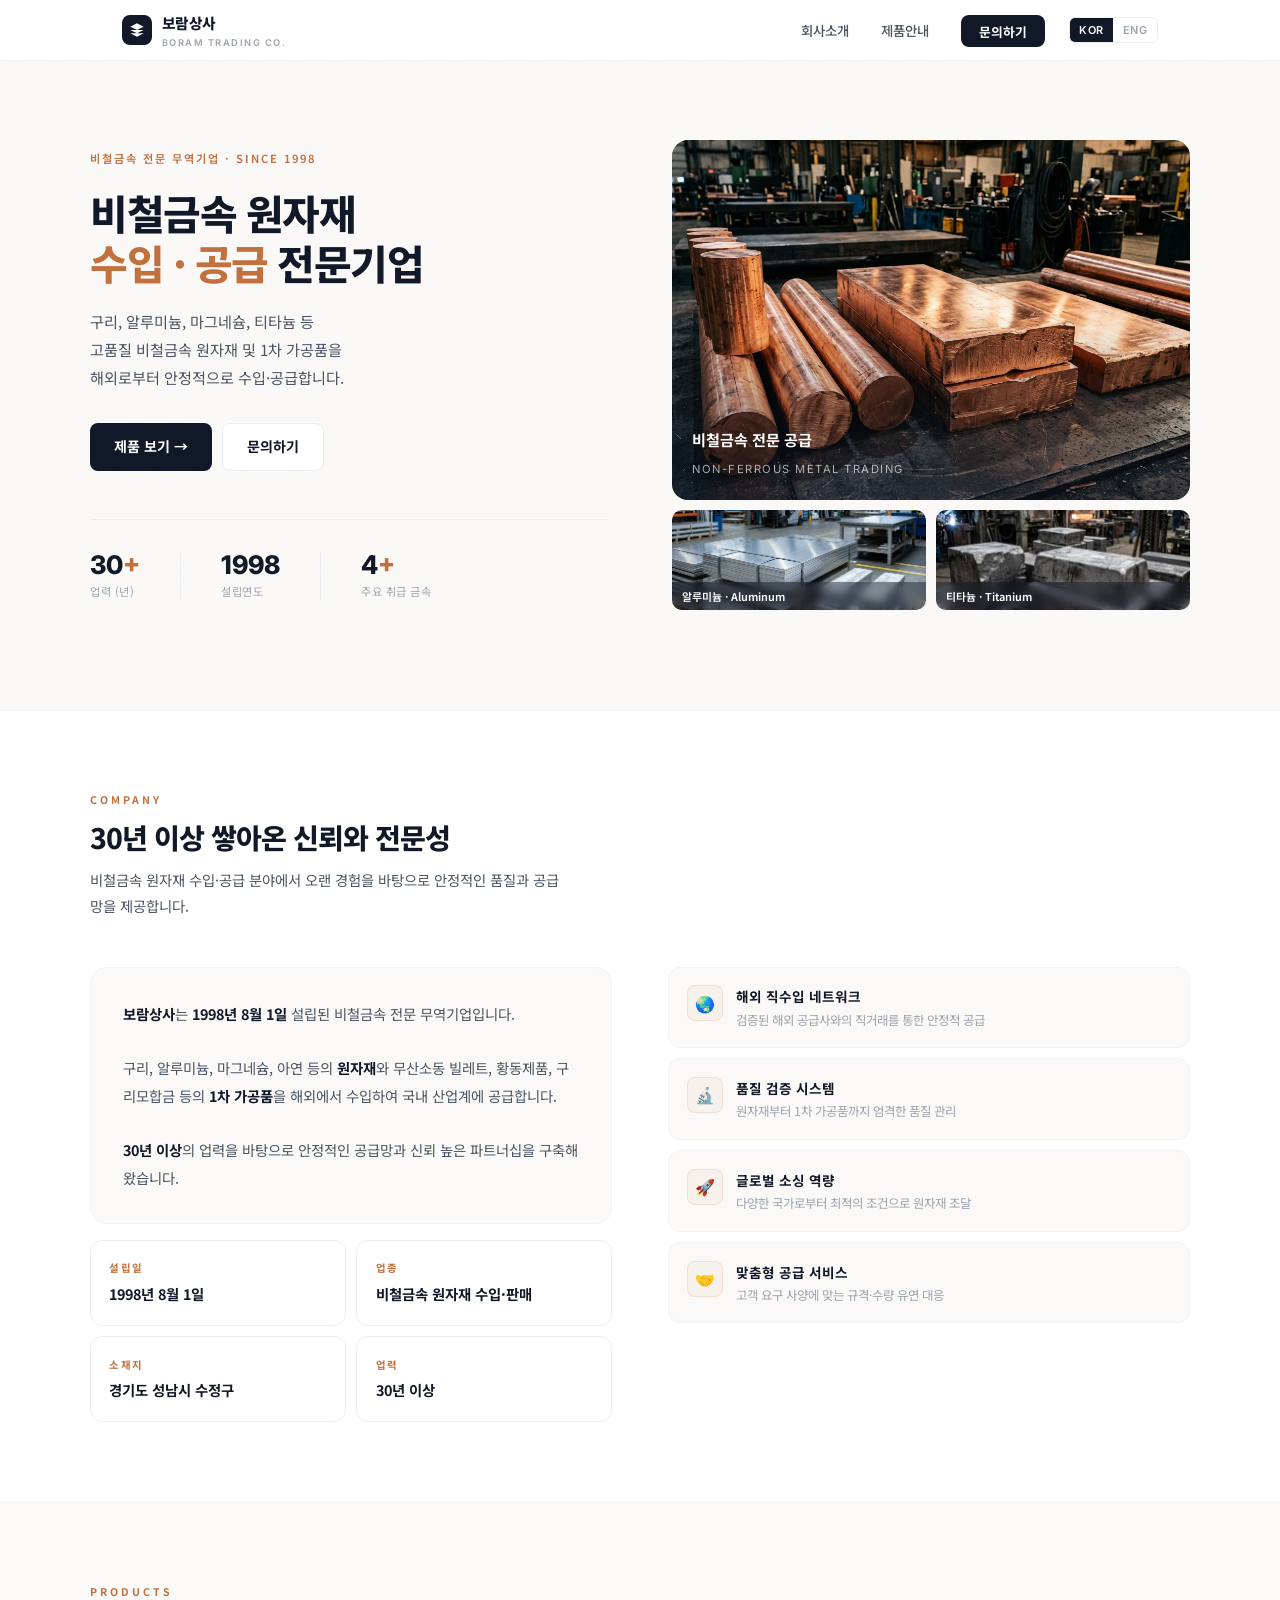
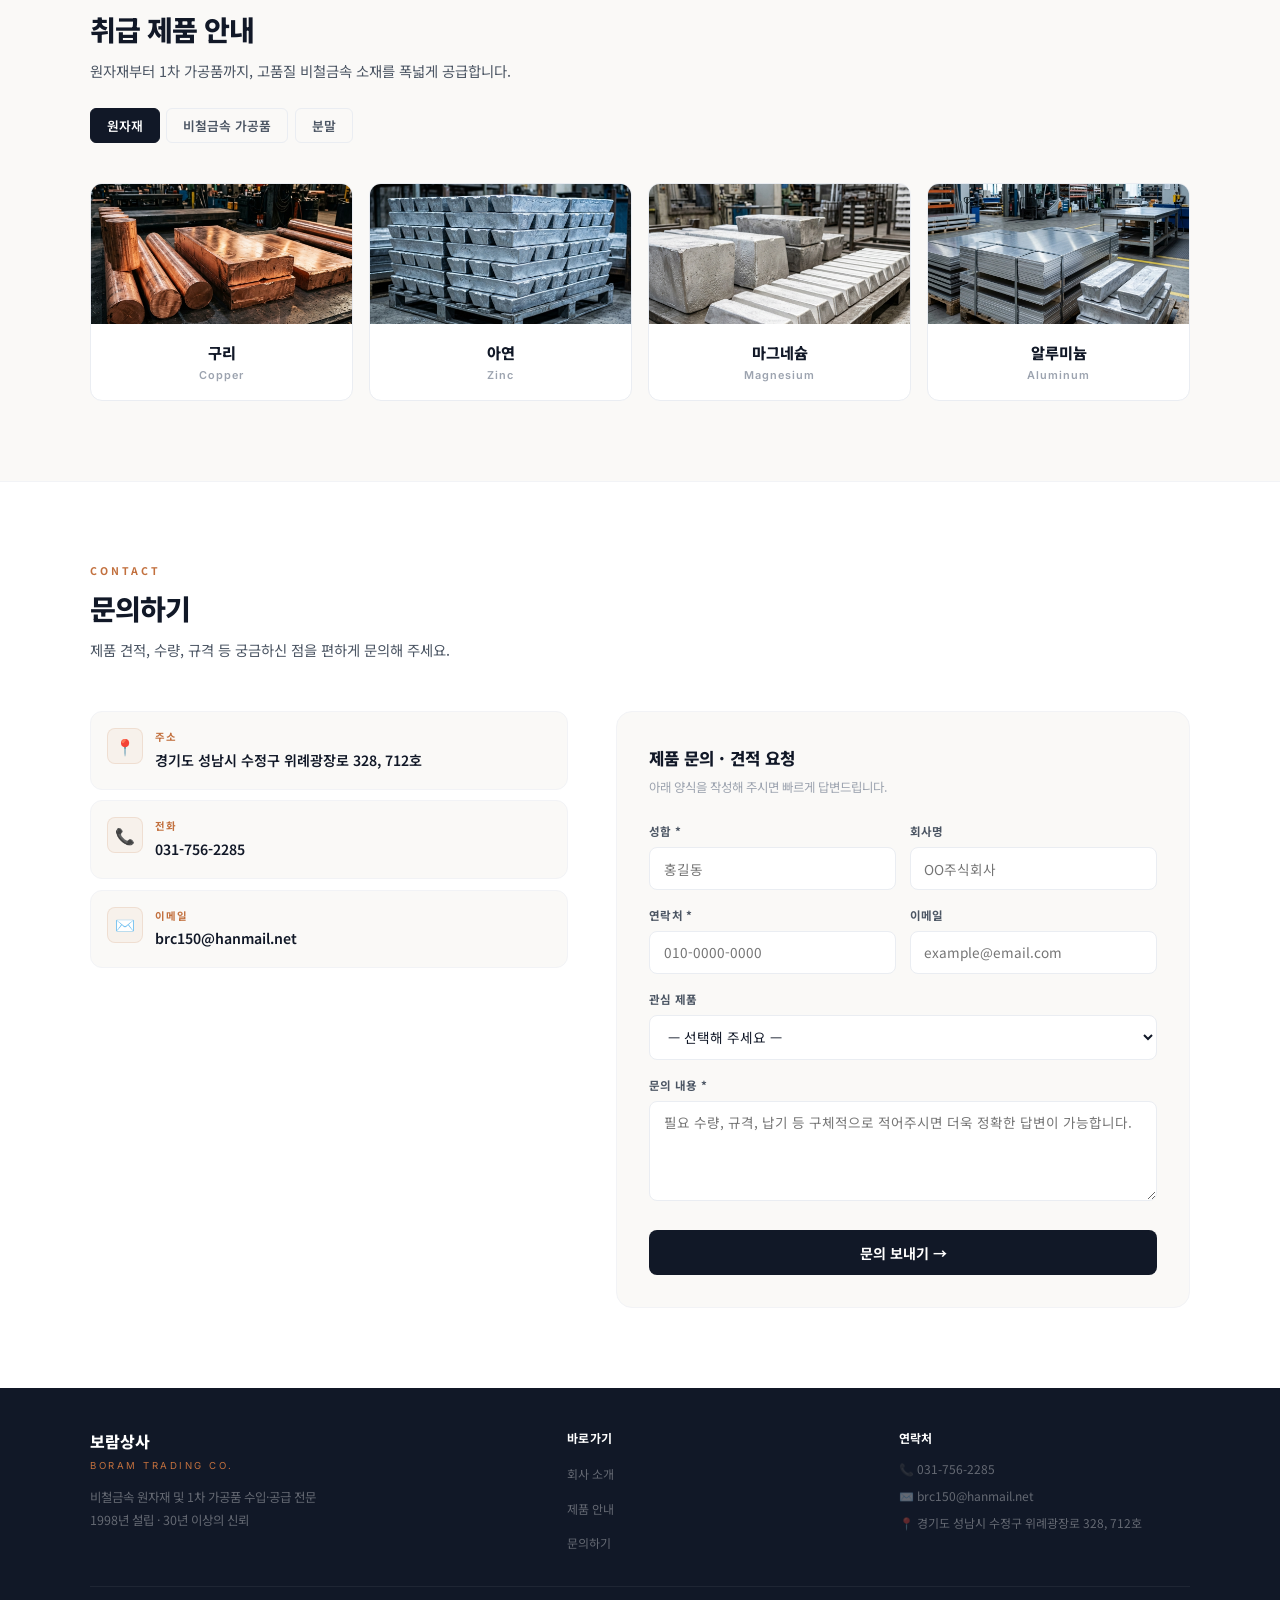
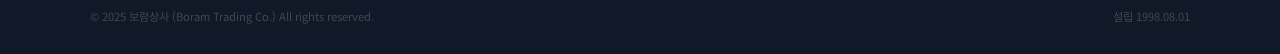
==== index.html @ 8846ade7 "Add files via upload" ====
<!DOCTYPE html>
<html lang="ko">
<head>
  <meta charset="UTF-8" />
  <meta name="viewport" content="width=device-width, initial-scale=1.0" />
  <title>보람상사 | 비철금속 원자재 수입 · 판매 전문</title>
  <meta name="description" content="보람상사는 1998년 설립 이래 구리, 알루미늄, 마그네슘, 티타늄 등 비철금속 원자재 및 1차 가공품을 해외에서 수입·판매하는 전문 무역기업입니다." />
  <link rel="preconnect" href="https://fonts.googleapis.com" />
  <link rel="preconnect" href="https://fonts.gstatic.com" crossorigin />
  <link href="https://fonts.googleapis.com/css2?family=Inter:wght@300;400;500;600;700;800;900&family=Noto+Sans+KR:wght@300;400;500;600;700;800&display=swap" rel="stylesheet" />
  <style>
    *, *::before, *::after { box-sizing: border-box; margin: 0; padding: 0; }

    :root {
      --white: #ffffff;
      --bg: #fafbfc;
      --bg-warm: #faf9f7;
      --border: #eaedf2;
      --border-lt: #f2f3f6;
      --ink: #111827;
      --ink-mid: #4b5563;
      --ink-soft: #9ca3af;
      --accent: #c2703e;
      --accent-hover: #a85d32;
      --accent-bg: rgba(194,112,62,.06);
      --accent-bdr: rgba(194,112,62,.15);
      --shadow-xs: 0 1px 2px rgba(0,0,0,.04);
      --shadow-sm: 0 1px 8px rgba(0,0,0,.06);
      --shadow-md: 0 4px 24px rgba(0,0,0,.08);
      --radius: 12px;
      --radius-lg: 16px;
      --ease: .3s cubic-bezier(.4,0,.2,1);
    }

    html { scroll-behavior: smooth; }
    body { font-family: 'Noto Sans KR', 'Inter', sans-serif; color: var(--ink); background: var(--white); line-height: 1.7; }
    ::-webkit-scrollbar { width: 4px; }
    ::-webkit-scrollbar-thumb { background: var(--border); border-radius: 4px; }

    /* ── NAV ── */
    nav {
      position: fixed; top: 0; width: 100%; z-index: 100;
      background: rgba(255,255,255,.92); backdrop-filter: blur(20px);
      border-bottom: 1px solid var(--border-lt);
    }
    nav.scrolled { border-color: var(--border); }
    .n-inner {
      max-width: 1100px; margin: 0 auto;
      display: flex; align-items: center; justify-content: space-between;
      padding: 0 2rem; height: 60px;
    }
    .logo { display: flex; align-items: center; gap: .6rem; text-decoration: none; }
    .logo-mark {
      width: 30px; height: 30px; border-radius: 8px;
      background: var(--ink); display: flex; align-items: center; justify-content: center;
    }
    .logo-mark svg { width: 16px; height: 16px; fill: var(--white); }
    .logo-name { font-size: .92rem; font-weight: 800; color: var(--ink); letter-spacing: -.5px; }
    .logo-sub { font-size: .58rem; font-weight: 600; color: var(--ink-soft); letter-spacing: 1.5px; font-family: 'Inter', sans-serif; text-transform: uppercase; }

    .n-right { display: flex; align-items: center; gap: 1.5rem; }
    .n-links { display: flex; gap: 2rem; list-style: none; }
    .n-links a { font-size: .84rem; font-weight: 500; color: var(--ink-mid); text-decoration: none; transition: color var(--ease); }
    .n-links a:hover { color: var(--ink); }
    .n-cta {
      background: var(--ink); color: var(--white) !important;
      padding: .42rem 1.1rem; border-radius: 8px;
      font-weight: 700 !important; font-size: .8rem !important;
      transition: opacity var(--ease) !important;
    }
    .n-cta:hover { opacity: .85 !important; }
    .lang { display: flex; border: 1px solid var(--border); border-radius: 6px; overflow: hidden; }
    .lang button {
      font-size: .68rem; font-weight: 600; padding: .3rem .6rem; border: none;
      background: transparent; color: var(--ink-soft); cursor: pointer;
      font-family: 'Inter', sans-serif; letter-spacing: .5px; transition: all var(--ease);
    }
    .lang button.active { background: var(--ink); color: var(--white); }
    .hamburger { display: none; flex-direction: column; gap: 4px; cursor: pointer; }
    .hamburger span { width: 20px; height: 1.5px; background: var(--ink); }

    /* ── HERO ── */
    .hero {
      padding: 140px 2rem 100px;
      background: var(--bg-warm);
      position: relative; overflow: hidden;
    }
    /* subtle grain texture */
    .hero::before {
      content: ''; position: absolute; inset: 0; pointer-events: none; opacity: .35;
      background: url("data:image/svg+xml,%3Csvg width='40' height='40' xmlns='http://www.w3.org/2000/svg'%3E%3Cfilter id='n'%3E%3CfeTurbulence baseFrequency='.8' numOctaves='4' stitchTiles='stitch'/%3E%3C/filter%3E%3Crect width='100%25' height='100%25' filter='url(%23n)' opacity='.04'/%3E%3C/svg%3E");
    }
    /* soft top gradient line */
    .hero::after {
      content: ''; position: absolute; top: 60px; left: 50%; transform: translateX(-50%);
      width: 200px; height: 1px;
      background: linear-gradient(90deg, transparent, var(--accent-bdr), transparent);
    }

    .hero-inner {
      max-width: 1100px; margin: 0 auto;
      display: grid; grid-template-columns: 1fr 1fr; gap: 4rem; align-items: center;
      position: relative; z-index: 1;
    }

    .hero-eyebrow {
      font-size: .7rem; font-weight: 600; letter-spacing: 2px; text-transform: uppercase;
      color: var(--accent); margin-bottom: 1.25rem;
      animation: fadeUp .6s ease both;
    }
    h1 {
      font-size: clamp(2rem, 3.2vw, 2.8rem);
      font-weight: 800; line-height: 1.2; letter-spacing: -1.5px;
      color: var(--ink); margin-bottom: 1.25rem;
      animation: fadeUp .6s .08s ease both;
    }
    h1 em { font-style: normal; color: var(--accent); }
    .hero-desc {
      font-size: .95rem; color: var(--ink-mid); line-height: 1.85; margin-bottom: 2rem;
      animation: fadeUp .6s .16s ease both;
    }

    .hero-btns { display: flex; gap: .65rem; animation: fadeUp .6s .24s ease both; }
    .btn {
      display: inline-flex; align-items: center; gap: .4rem;
      padding: .7rem 1.5rem; border-radius: 8px; font-size: .88rem; font-weight: 700;
      text-decoration: none; cursor: pointer; border: none; transition: all var(--ease);
      font-family: 'Noto Sans KR', sans-serif;
    }
    .btn-dark { background: var(--ink); color: var(--white); }
    .btn-dark:hover { opacity: .88; }
    .btn-light { background: var(--white); color: var(--ink); border: 1px solid var(--border); }
    .btn-light:hover { border-color: var(--ink); }

    .hero-stats {
      display: flex; gap: 2.5rem; margin-top: 3rem; padding-top: 2rem;
      border-top: 1px solid var(--border);
      animation: fadeUp .6s .32s ease both;
    }
    .st-num { font-family: 'Inter', sans-serif; font-size: 1.6rem; font-weight: 800; color: var(--ink); line-height: 1; margin-bottom: .25rem; }
    .st-num b { color: var(--accent); font-weight: inherit; }
    .st-lab { font-size: .7rem; color: var(--ink-soft); letter-spacing: .5px; }

    /* hero image */
    .hero-vis { animation: fadeUp .7s .2s ease both; }
    .hero-img-main {
      border-radius: var(--radius-lg); overflow: hidden; height: 360px;
      position: relative;
    }
    .hero-img-main img { width: 100%; height: 100%; object-fit: cover; }
    .hero-img-main::after {
      content: ''; position: absolute; inset: 0;
      background: linear-gradient(to top, rgba(17,24,39,.5) 0%, transparent 50%);
    }
    .hero-img-cap {
      position: absolute; bottom: 1.25rem; left: 1.25rem; z-index: 1;
    }
    .hero-img-cap strong { display: block; font-size: .95rem; font-weight: 700; color: white; }
    .hero-img-cap span { font-size: .7rem; color: rgba(255,255,255,.65); letter-spacing: 1.5px; font-family: 'Inter', sans-serif; text-transform: uppercase; }

    .hero-thumbs { display: grid; grid-template-columns: 1fr 1fr; gap: .65rem; margin-top: .65rem; }
    .thumb {
      border-radius: 10px; overflow: hidden; height: 100px;
      position: relative;
    }
    .thumb img { width: 100%; height: 100%; object-fit: cover; transition: transform .5s ease; }
    .thumb:hover img { transform: scale(1.06); }
    .thumb-label {
      position: absolute; bottom: 0; left: 0; right: 0;
      background: rgba(17,24,39,.45); backdrop-filter: blur(4px);
      color: white; font-size: .68rem; font-weight: 600; padding: .3rem .6rem;
    }

    /* ── SECTIONS ── */
    section { padding: 80px 2rem; }
    .inner { max-width: 1100px; margin: 0 auto; }

    .tag {
      font-size: .66rem; font-weight: 700; letter-spacing: 3px; text-transform: uppercase;
      color: var(--accent); margin-bottom: .6rem;
    }
    .sec-title {
      font-size: clamp(1.5rem, 2.2vw, 2rem); font-weight: 800;
      letter-spacing: -1px; line-height: 1.3; margin-bottom: .7rem; color: var(--ink);
    }
    .sec-desc { font-size: .9rem; color: var(--ink-mid); max-width: 480px; line-height: 1.8; }

    /* ── ABOUT ── */
    #about { background: var(--white); border-top: 1px solid var(--border-lt); }
    .about-grid { display: grid; grid-template-columns: 1fr 1fr; gap: 3.5rem; margin-top: 3rem; align-items: start; }

    .about-text {
      background: var(--bg-warm); border-radius: var(--radius-lg); padding: 2rem;
      border: 1px solid var(--border-lt); margin-bottom: 1rem;
    }
    .about-text p { font-size: .9rem; color: var(--ink-mid); line-height: 1.9; }
    .about-text strong { color: var(--ink); }

    .kpi-row { display: grid; grid-template-columns: 1fr 1fr; gap: .65rem; }
    .kpi {
      background: var(--white); border: 1px solid var(--border); border-radius: var(--radius);
      padding: 1.15rem; transition: transform var(--ease);
    }
    .kpi:hover { transform: translateY(-2px); }
    .kpi-lab { font-size: .65rem; font-weight: 700; color: var(--accent); letter-spacing: 1.5px; text-transform: uppercase; margin-bottom: .3rem; }
    .kpi-val { font-size: .9rem; font-weight: 700; color: var(--ink); }

    .feat-list { display: flex; flex-direction: column; gap: .65rem; }
    .feat {
      display: flex; gap: .85rem; padding: 1.1rem; border-radius: var(--radius);
      border: 1px solid var(--border-lt); background: var(--bg-warm);
      transition: border-color var(--ease), transform var(--ease);
    }
    .feat:hover { border-color: var(--border); transform: translateX(3px); }
    .feat-ico {
      width: 36px; height: 36px; border-radius: 8px; flex-shrink: 0;
      background: var(--accent-bg); border: 1px solid var(--accent-bdr);
      display: flex; align-items: center; justify-content: center; font-size: 1rem;
    }
    .feat-t { font-size: .85rem; font-weight: 700; color: var(--ink); margin-bottom: .15rem; }
    .feat-d { font-size: .78rem; color: var(--ink-soft); line-height: 1.5; }

    /* ── PRODUCTS ── */
    #products { background: var(--bg-warm); border-top: 1px solid var(--border-lt); }
    .prod-head { margin-bottom: 2.5rem; }
    .tabs { display: flex; gap: .4rem; margin-top: 1.5rem; }
    .tab {
      background: transparent; border: 1px solid var(--border); color: var(--ink-mid);
      border-radius: 6px; padding: .42rem 1rem; font-size: .8rem; font-weight: 600;
      cursor: pointer; transition: all var(--ease); font-family: 'Noto Sans KR', sans-serif;
    }
    .tab:hover { color: var(--ink); border-color: var(--ink-mid); }
    .tab.active { background: var(--ink); color: var(--white); border-color: var(--ink); }

    .panel { display: none; }
    .panel.active { display: block; animation: fadeUp .3s ease; }

    /* raw grid */
    .raw-g { display: grid; grid-template-columns: repeat(4,1fr); gap: 1rem; }
    .raw-c {
      background: var(--white); border: 1px solid var(--border); border-radius: var(--radius);
      overflow: hidden; transition: all var(--ease);
    }
    .raw-c:hover { border-color: var(--accent-bdr); box-shadow: var(--shadow-md); transform: translateY(-3px); }
    .raw-c-img { height: 140px; overflow: hidden; }
    .raw-c-img img { width: 100%; height: 100%; object-fit: cover; transition: transform .5s ease; }
    .raw-c:hover .raw-c-img img { transform: scale(1.05); }
    .raw-c-body { padding: 1rem; text-align: center; }
    .raw-c-name { font-size: .95rem; font-weight: 800; color: var(--ink); }
    .raw-c-en { font-size: .68rem; font-weight: 600; color: var(--ink-soft); letter-spacing: 1px; font-family: 'Inter', sans-serif; }

    /* nonfer grid */
    .nf-g { display: grid; grid-template-columns: repeat(3,1fr); gap: 1rem; }
    .nf-c {
      background: var(--white); border: 1px solid var(--border); border-radius: var(--radius);
      overflow: hidden; transition: all var(--ease);
    }
    .nf-c:hover { border-color: var(--accent-bdr); box-shadow: var(--shadow-md); transform: translateY(-3px); }
    .nf-c.wide { grid-column: span 2; }
    .nf-c-img { height: 175px; overflow: hidden; position: relative; }
    .nf-c-img img { width: 100%; height: 100%; object-fit: cover; transition: transform .5s ease; }
    .nf-c:hover .nf-c-img img { transform: scale(1.05); }
    .nf-badge {
      position: absolute; top: .65rem; left: .65rem;
      background: rgba(255,255,255,.9); backdrop-filter: blur(4px);
      border-radius: 100px; padding: .2rem .65rem;
      font-size: .64rem; font-weight: 700; color: var(--ink); letter-spacing: .5px;
    }
    .nf-body { padding: 1.25rem; }
    .nf-head { display: flex; align-items: center; gap: .6rem; margin-bottom: .85rem; }
    .nf-name { font-size: .95rem; font-weight: 800; color: var(--ink); }
    .nf-en { font-size: .66rem; color: var(--ink-soft); letter-spacing: .8px; font-family: 'Inter', sans-serif; }

    .p-list { list-style: none; }
    .p-list li {
      font-size: .82rem; color: var(--ink-mid); padding: .4rem 0;
      border-bottom: 1px solid var(--border-lt);
      display: flex; align-items: center; gap: .5rem;
    }
    .p-list li:last-child { border-bottom: none; }
    .p-list li::before { content: ''; width: 4px; height: 4px; border-radius: 50%; background: var(--accent); flex-shrink: 0; }
    .p-list li b { color: var(--ink); font-weight: 600; }

    .alloy-sec { margin-top: 1rem; padding-top: 1rem; border-top: 1px solid var(--border-lt); }
    .alloy-lab { font-size: .65rem; font-weight: 700; color: var(--accent); letter-spacing: 1.5px; text-transform: uppercase; margin-bottom: .6rem; }
    .chips { display: flex; flex-wrap: wrap; gap: .35rem; }
    .chip {
      background: var(--accent-bg); border: 1px solid var(--accent-bdr);
      color: var(--accent); border-radius: 100px; padding: .25rem .75rem;
      font-size: .75rem; font-weight: 700; font-family: 'Inter', sans-serif;
      transition: all var(--ease);
    }
    .chip:hover { background: var(--accent); color: var(--white); border-color: var(--accent); }
    .chip small { font-family: 'Noto Sans KR', sans-serif; font-weight: 400; color: var(--ink-soft); font-size: .68rem; }
    .chip:hover small { color: rgba(255,255,255,.7); }

    /* powder */
    .powder-g { display: grid; grid-template-columns: 1fr 1fr; gap: 2.5rem; align-items: center; }
    .powder-img { border-radius: var(--radius-lg); overflow: hidden; height: 280px; }
    .powder-img img { width: 100%; height: 100%; object-fit: cover; }
    .powder-txt h3 { font-size: 1.35rem; font-weight: 800; color: var(--ink); letter-spacing: -.5px; margin-bottom: .65rem; }
    .powder-txt p { font-size: .9rem; color: var(--ink-mid); line-height: 1.85; margin-bottom: 1.5rem; }

    /* ── CONTACT ── */
    #contact { background: var(--white); border-top: 1px solid var(--border-lt); }
    .contact-g { display: grid; grid-template-columns: 1fr 1.2fr; gap: 3rem; margin-top: 3rem; align-items: start; }

    .c-cards { display: flex; flex-direction: column; gap: .65rem; }
    .c-card {
      display: flex; gap: .75rem; padding: 1rem; border-radius: var(--radius);
      border: 1px solid var(--border-lt); background: var(--bg-warm);
      transition: border-color var(--ease);
    }
    .c-card:hover { border-color: var(--border); }
    .c-ico {
      width: 36px; height: 36px; border-radius: 8px; flex-shrink: 0;
      background: var(--accent-bg); border: 1px solid var(--accent-bdr);
      display: flex; align-items: center; justify-content: center; font-size: 1rem;
    }
    .c-lab { font-size: .65rem; font-weight: 700; color: var(--accent); letter-spacing: 1px; text-transform: uppercase; margin-bottom: .2rem; }
    .c-val { font-size: .88rem; font-weight: 600; color: var(--ink); }
    .c-val a { color: inherit; text-decoration: none; }
    .c-val a:hover { color: var(--accent); }

    .form-box {
      background: var(--bg-warm); border: 1px solid var(--border-lt);
      border-radius: var(--radius-lg); padding: 2rem;
    }
    .form-title { font-size: 1.05rem; font-weight: 800; color: var(--ink); margin-bottom: .25rem; }
    .form-sub { font-size: .78rem; color: var(--ink-soft); margin-bottom: 1.5rem; }
    .fg { margin-bottom: 1rem; }
    .fl { display: block; font-size: .72rem; font-weight: 700; color: var(--ink-mid); margin-bottom: .35rem; letter-spacing: .3px; }
    .fi, .ft, .fs {
      width: 100%; padding: .65rem .85rem;
      border: 1px solid var(--border); border-radius: 8px;
      font-family: 'Noto Sans KR', sans-serif; font-size: .85rem;
      color: var(--ink); background: var(--white); outline: none;
      transition: border-color var(--ease);
    }
    .fi:focus, .ft:focus, .fs:focus { border-color: var(--accent); }
    .ft { resize: vertical; min-height: 100px; }
    .fr { display: grid; grid-template-columns: 1fr 1fr; gap: .85rem; }
    .f-btn {
      width: 100%; background: var(--ink); color: var(--white); border: none;
      border-radius: 8px; padding: .8rem; font-size: .88rem; font-weight: 700;
      font-family: 'Noto Sans KR', sans-serif; cursor: pointer;
      transition: opacity var(--ease); margin-top: .35rem;
    }
    .f-btn:hover { opacity: .85; }
    .f-ok { display: none; text-align: center; padding: 2rem; }
    .f-ok p { color: var(--ink-mid); font-size: .88rem; }

    /* ── FOOTER ── */
    footer {
      background: var(--ink); padding: 2.5rem 2rem 1.75rem;
    }
    .foot-inner {
      max-width: 1100px; margin: 0 auto;
      display: grid; grid-template-columns: 1.5fr 1fr 1fr; gap: 2.5rem;
    }
    .foot-name { font-size: 1rem; font-weight: 800; color: white; margin-bottom: .15rem; }
    .foot-en { font-size: .6rem; letter-spacing: 2.5px; color: var(--accent); font-family: 'Inter', sans-serif; text-transform: uppercase; margin-bottom: .75rem; }
    .foot-tag { font-size: .78rem; color: rgba(255,255,255,.35); line-height: 1.8; }
    .foot-col-t { font-size: .75rem; font-weight: 700; color: white; margin-bottom: .65rem; letter-spacing: .3px; }
    .foot-links { list-style: none; }
    .foot-links li { margin-bottom: .45rem; }
    .foot-links a { font-size: .75rem; color: rgba(255,255,255,.35); text-decoration: none; transition: color var(--ease); }
    .foot-links a:hover { color: var(--accent); }
    .foot-info li { font-size: .75rem; color: rgba(255,255,255,.35); margin-bottom: .4rem; list-style: none; }
    .foot-bot {
      max-width: 1100px; margin: 1.5rem auto 0;
      padding-top: 1.25rem; border-top: 1px solid rgba(255,255,255,.06);
      display: flex; justify-content: space-between; flex-wrap: wrap; gap: .5rem;
      font-size: .7rem; color: rgba(255,255,255,.2);
    }

    /* ── ANIM ── */
    @keyframes fadeUp { from { opacity:0; transform:translateY(16px); } to { opacity:1; transform:none; } }
    .reveal { opacity:0; transform:translateY(18px); transition: opacity .55s ease, transform .55s ease; }
    .reveal.visible { opacity:1; transform:none; }

    /* ── RESPONSIVE ── */
    @media (max-width:960px) {
      .hero-inner { grid-template-columns:1fr; }
      .hero-vis { display:none; }
      .about-grid { grid-template-columns:1fr; gap:2rem; }
      .nf-g { grid-template-columns:1fr; }
      .nf-c.wide { grid-column:span 1; }
      .raw-g { grid-template-columns:1fr 1fr; }
      .contact-g { grid-template-columns:1fr; }
      .foot-inner { grid-template-columns:1fr; gap:1.5rem; }
      .powder-g { grid-template-columns:1fr; }
    }
    @media (max-width:600px) {
      section { padding:60px 1.25rem; }
      .n-links { display:none; }
      .n-links.open {
        display:flex; flex-direction:column;
        position:fixed; top:60px; left:0; right:0;
        background:white; padding:1.25rem; z-index:99;
        border-bottom:1px solid var(--border);
      }
      .n-links.open li { border-bottom:1px solid var(--border-lt); }
      .n-links.open a { display:block; padding:.8rem 0; }
      .hamburger { display:flex; }
      .raw-g { grid-template-columns:1fr 1fr; }
      .kpi-row { grid-template-columns:1fr; }
      .fr { grid-template-columns:1fr; }
    }
  </style>
</head>
<body>

  <!-- NAV -->
  <nav id="navbar">
    <div class="n-inner">
      <a href="#top" class="logo">
        <div class="logo-mark">
          <svg viewBox="0 0 24 24"><path d="M12 2L2 7l10 5 10-5-10-5zM2 17l10 5 10-5M2 12l10 5 10-5"/></svg>
        </div>
        <div>
          <div class="logo-name">보람상사</div>
          <div class="logo-sub">Boram Trading Co.</div>
        </div>
      </a>
      <div class="n-right">
        <ul class="n-links" id="navLinks">
          <li><a href="#about">회사소개</a></li>
          <li><a href="#products">제품안내</a></li>
          <li><a href="#contact" class="n-cta">문의하기</a></li>
        </ul>
        <div class="lang">
          <button class="active">KOR</button>
          <button onclick="window.location.href='index_en.html'">ENG</button>
        </div>
        <div class="hamburger" onclick="document.getElementById('navLinks').classList.toggle('open')">
          <span></span><span></span><span></span>
        </div>
      </div>
    </div>
  </nav>

  <!-- HERO -->
  <section class="hero" id="top">
    <div class="hero-inner">
      <div>
        <div class="hero-eyebrow">비철금속 전문 무역기업 · Since 1998</div>
        <h1>비철금속 원자재<br /><em>수입 · 공급</em> 전문기업</h1>
        <p class="hero-desc">
          구리, 알루미늄, 마그네슘, 티타늄 등<br />
          고품질 비철금속 원자재 및 1차 가공품을<br />
          해외로부터 안정적으로 수입·공급합니다.
        </p>
        <div class="hero-btns">
          <a href="#products" class="btn btn-dark">제품 보기 →</a>
          <a href="#contact" class="btn btn-light">문의하기</a>
        </div>
        <div class="hero-stats">
          <div><div class="st-num">30<b>+</b></div><div class="st-lab">업력 (년)</div></div>
          <div style="width:1px;background:var(--border)"></div>
          <div><div class="st-num">1998</div><div class="st-lab">설립연도</div></div>
          <div style="width:1px;background:var(--border)"></div>
          <div><div class="st-num">4<b>+</b></div><div class="st-lab">주요 취급 금속</div></div>
        </div>
      </div>
      <div class="hero-vis">
        <div class="hero-img-main">
          <img src="img_copper.png" alt="구리 제품" />
          <div class="hero-img-cap">
            <strong>비철금속 전문 공급</strong>
            <span>Non-Ferrous Metal Trading</span>
          </div>
        </div>
        <div class="hero-thumbs">
          <div class="thumb">
            <img src="img_aluminum.png" alt="알루미늄" />
            <div class="thumb-label">알루미늄 · Aluminum</div>
          </div>
          <div class="thumb">
            <img src="img_titanium.png" alt="티타늄" />
            <div class="thumb-label">티타늄 · Titanium</div>
          </div>
        </div>
      </div>
    </div>
  </section>

  <!-- ABOUT -->
  <section id="about">
    <div class="inner">
      <div class="tag">Company</div>
      <h2 class="sec-title">30년 이상 쌓아온 신뢰와 전문성</h2>
      <p class="sec-desc">비철금속 원자재 수입·공급 분야에서 오랜 경험을 바탕으로 안정적인 품질과 공급망을 제공합니다.</p>

      <div class="about-grid">
        <div class="reveal">
          <div class="about-text">
            <p>
              <strong>보람상사</strong>는 <strong>1998년 8월 1일</strong> 설립된 비철금속 전문 무역기업입니다.<br /><br />
              구리, 알루미늄, 마그네슘, 아연 등의 <strong>원자재</strong>와 무산소동 빌레트, 황동제품, 구리모합금 등의 <strong>1차 가공품</strong>을 해외에서 수입하여 국내 산업계에 공급합니다.<br /><br />
              <strong>30년 이상</strong>의 업력을 바탕으로 안정적인 공급망과 신뢰 높은 파트너십을 구축해 왔습니다.
            </p>
          </div>
          <div class="kpi-row">
            <div class="kpi"><div class="kpi-lab">설립일</div><div class="kpi-val">1998년 8월 1일</div></div>
            <div class="kpi"><div class="kpi-lab">업종</div><div class="kpi-val">비철금속 원자재 수입·판매</div></div>
            <div class="kpi"><div class="kpi-lab">소재지</div><div class="kpi-val">경기도 성남시 수정구</div></div>
            <div class="kpi"><div class="kpi-lab">업력</div><div class="kpi-val">30년 이상</div></div>
          </div>
        </div>
        <div class="feat-list reveal">
          <div class="feat"><div class="feat-ico">🌏</div><div><div class="feat-t">해외 직수입 네트워크</div><div class="feat-d">검증된 해외 공급사와의 직거래를 통한 안정적 공급</div></div></div>
          <div class="feat"><div class="feat-ico">🔬</div><div><div class="feat-t">품질 검증 시스템</div><div class="feat-d">원자재부터 1차 가공품까지 엄격한 품질 관리</div></div></div>
          <div class="feat"><div class="feat-ico">🚀</div><div><div class="feat-t">글로벌 소싱 역량</div><div class="feat-d">다양한 국가로부터 최적의 조건으로 원자재 조달</div></div></div>
          <div class="feat"><div class="feat-ico">🤝</div><div><div class="feat-t">맞춤형 공급 서비스</div><div class="feat-d">고객 요구 사양에 맞는 규격·수량 유연 대응</div></div></div>
        </div>
      </div>
    </div>
  </section>

  <!-- PRODUCTS -->
  <section id="products">
    <div class="inner">
      <div class="prod-head">
        <div class="tag">Products</div>
        <h2 class="sec-title">취급 제품 안내</h2>
        <p class="sec-desc">원자재부터 1차 가공품까지, 고품질 비철금속 소재를 폭넓게 공급합니다.</p>
        <div class="tabs">
          <button class="tab active" id="tab-raw" onclick="switchTab('raw')">원자재</button>
          <button class="tab" id="tab-nonfer" onclick="switchTab('nonfer')">비철금속 가공품</button>
          <button class="tab" id="tab-powder" onclick="switchTab('powder')">분말</button>
        </div>
      </div>

      <!-- 원자재 -->
      <div class="panel active reveal" id="panel-raw">
        <div class="raw-g">
          <div class="raw-c"><div class="raw-c-img"><img src="img_copper.png" alt="구리" /></div><div class="raw-c-body"><div class="raw-c-name">구리</div><div class="raw-c-en">Copper</div></div></div>
          <div class="raw-c"><div class="raw-c-img"><img src="img_zinc.png" alt="아연" /></div><div class="raw-c-body"><div class="raw-c-name">아연</div><div class="raw-c-en">Zinc</div></div></div>
          <div class="raw-c"><div class="raw-c-img"><img src="img_magnesium.png" alt="마그네슘" /></div><div class="raw-c-body"><div class="raw-c-name">마그네슘</div><div class="raw-c-en">Magnesium</div></div></div>
          <div class="raw-c"><div class="raw-c-img"><img src="img_aluminum.png" alt="알루미늄" /></div><div class="raw-c-body"><div class="raw-c-name">알루미늄</div><div class="raw-c-en">Aluminum</div></div></div>
        </div>
      </div>

      <!-- 비철금속 가공품 -->
      <div class="panel reveal" id="panel-nonfer">
        <div class="nf-g">
          <div class="nf-c wide">
            <div class="nf-c-img"><img src="img_copper.png" alt="구리 가공품" /><div class="nf-badge">Copper Products</div></div>
            <div class="nf-body">
              <div class="nf-head"><div class="nf-name">구리 (Copper)</div></div>
              <ul class="p-list">
                <li><b>황동제품</b> — Brass Products</li>
                <li><b>스트립</b> — Copper Strip</li>
                <li><b>슬라브 (케이크)</b> — Copper Slab / Cake</li>
                <li><b>무산소동 빌레트</b> — Oxygen-Free Copper Billet</li>
              </ul>
              <div class="alloy-sec">
                <div class="alloy-lab">구리모합금 (Master Alloy)</div>
                <div class="chips">
                  <span class="chip">CuMg 50% <small>구리-마그네슘</small></span>
                  <span class="chip">CuCr 10% <small>구리-크롬</small></span>
                  <span class="chip">CuZr 10% <small>구리-지르코늄</small></span>
                  <span class="chip">CuP 15% <small>구리-인</small></span>
                </div>
              </div>
            </div>
          </div>
          <div class="nf-c">
            <div class="nf-c-img"><img src="img_aluminum.png" alt="알루미늄" /><div class="nf-badge">Aluminum</div></div>
            <div class="nf-body">
              <div class="nf-head"><div class="nf-name">알루미늄</div></div>
              <ul class="p-list"><li><b>알루미늄 플레이트</b> — Aluminum Plate</li></ul>
            </div>
          </div>
          <div class="nf-c">
            <div class="nf-c-img"><img src="img_titanium.png" alt="티타늄" /><div class="nf-badge">Titanium</div></div>
            <div class="nf-body">
              <div class="nf-head"><div class="nf-name">티타늄</div></div>
              <ul class="p-list">
                <li><b>티타늄 소재</b> — Titanium Material</li>
                <li>규격·형태 문의 접수</li>
              </ul>
            </div>
          </div>
        </div>
      </div>

      <!-- 분말 -->
      <div class="panel reveal" id="panel-powder">
        <div class="powder-g">
          <div class="powder-img"><img src="img_powder.png" alt="금속 분말" /></div>
          <div class="powder-txt">
            <h3>금속 분말<br />Metal Powder</h3>
            <p>비철금속 분말 소재를 취급합니다.<br />필요하신 소재·규격에 대해 문의해 주시면 신속하게 안내드립니다.</p>
            <a href="#contact" class="btn btn-dark">분말 제품 문의하기 →</a>
          </div>
        </div>
      </div>
    </div>
  </section>

  <!-- CONTACT -->
  <section id="contact">
    <div class="inner">
      <div class="tag">Contact</div>
      <h2 class="sec-title">문의하기</h2>
      <p class="sec-desc">제품 견적, 수량, 규격 등 궁금하신 점을 편하게 문의해 주세요.</p>

      <div class="contact-g">
        <div class="c-cards reveal">
          <div class="c-card"><div class="c-ico">📍</div><div><div class="c-lab">주소</div><div class="c-val">경기도 성남시 수정구 위례광장로 328, 712호</div></div></div>
          <div class="c-card"><div class="c-ico">📞</div><div><div class="c-lab">전화</div><div class="c-val"><a href="tel:031-756-2285">031-756-2285</a></div></div></div>
          <div class="c-card"><div class="c-ico">✉️</div><div><div class="c-lab">이메일</div><div class="c-val"><a href="mailto:brc150@hanmail.net">brc150@hanmail.net</a></div></div></div>
        </div>

        <div class="form-box reveal">
          <div class="form-title">제품 문의 · 견적 요청</div>
          <div class="form-sub">아래 양식을 작성해 주시면 빠르게 답변드립니다.</div>
          <form id="contactForm" onsubmit="submitForm(event)">
            <div class="fr">
              <div class="fg"><label class="fl">성함 *</label><input class="fi" type="text" placeholder="홍길동" required /></div>
              <div class="fg"><label class="fl">회사명</label><input class="fi" type="text" placeholder="OO주식회사" /></div>
            </div>
            <div class="fr">
              <div class="fg"><label class="fl">연락처 *</label><input class="fi" type="tel" placeholder="010-0000-0000" required /></div>
              <div class="fg"><label class="fl">이메일</label><input class="fi" type="email" placeholder="example@email.com" /></div>
            </div>
            <div class="fg">
              <label class="fl">관심 제품</label>
              <select class="fs">
                <option value="">— 선택해 주세요 —</option>
                <optgroup label="원자재"><option>구리</option><option>아연</option><option>마그네슘</option><option>알루미늄</option></optgroup>
                <optgroup label="비철금속 가공품"><option>무산소동 빌레트</option><option>슬라브 (케이크)</option><option>스트립</option><option>황동제품</option><option>구리모합금</option><option>알루미늄 플레이트</option><option>티타늄</option></optgroup>
                <optgroup label="분말"><option>금속 분말</option></optgroup>
                <option>기타 문의</option>
              </select>
            </div>
            <div class="fg"><label class="fl">문의 내용 *</label><textarea class="ft" placeholder="필요 수량, 규격, 납기 등 구체적으로 적어주시면 더욱 정확한 답변이 가능합니다." required></textarea></div>
            <button type="submit" class="f-btn" id="submitBtn">문의 보내기 →</button>
          </form>
          <div class="f-ok" id="formOk"><p>✅ <strong>문의가 접수되었습니다!</strong><br />빠른 시일 내에 연락드리겠습니다.</p></div>
        </div>
      </div>
    </div>
  </section>

  <!-- FOOTER -->
  <footer>
    <div class="foot-inner">
      <div>
        <div class="foot-name">보람상사</div>
        <div class="foot-en">Boram Trading Co.</div>
        <p class="foot-tag">비철금속 원자재 및 1차 가공품 수입·공급 전문<br />1998년 설립 · 30년 이상의 신뢰</p>
      </div>
      <div>
        <div class="foot-col-t">바로가기</div>
        <ul class="foot-links"><li><a href="#about">회사 소개</a></li><li><a href="#products">제품 안내</a></li><li><a href="#contact">문의하기</a></li></ul>
      </div>
      <div>
        <div class="foot-col-t">연락처</div>
        <ul class="foot-info"><li>📞 031-756-2285</li><li>✉️ brc150@hanmail.net</li><li>📍 경기도 성남시 수정구 위례광장로 328, 712호</li></ul>
      </div>
    </div>
    <div class="foot-bot">
      <span>© 2025 보람상사 (Boram Trading Co.) All rights reserved.</span>
      <span>설립 1998.08.01</span>
    </div>
  </footer>

  <script>
    const nb = document.getElementById('navbar');
    window.addEventListener('scroll', () => nb.classList.toggle('scrolled', scrollY > 15));
    document.querySelectorAll('.n-links a').forEach(a => a.addEventListener('click', () => document.getElementById('navLinks').classList.remove('open')));
    function switchTab(t) {
      ['raw','nonfer','powder'].forEach(x => {
        document.getElementById('tab-'+x).classList.toggle('active', x===t);
        document.getElementById('panel-'+x).classList.toggle('active', x===t);
      });
    }
    new IntersectionObserver(es => es.forEach((e,i) => { if(e.isIntersecting) setTimeout(()=>e.target.classList.add('visible'), i*60); }), {threshold:.1}).observe(document.querySelector('.reveal'));
    document.querySelectorAll('.reveal').forEach(el => new IntersectionObserver(es => { if(es[0].isIntersecting) es[0].target.classList.add('visible'); }, {threshold:.1}).observe(el));
    function submitForm(e) {
      e.preventDefault(); const b=document.getElementById('submitBtn');
      b.textContent='전송 중...'; b.disabled=true;
      setTimeout(()=>{ document.getElementById('contactForm').style.display='none'; document.getElementById('formOk').style.display='block'; },700);
    }
  </script>
</body>
</html>
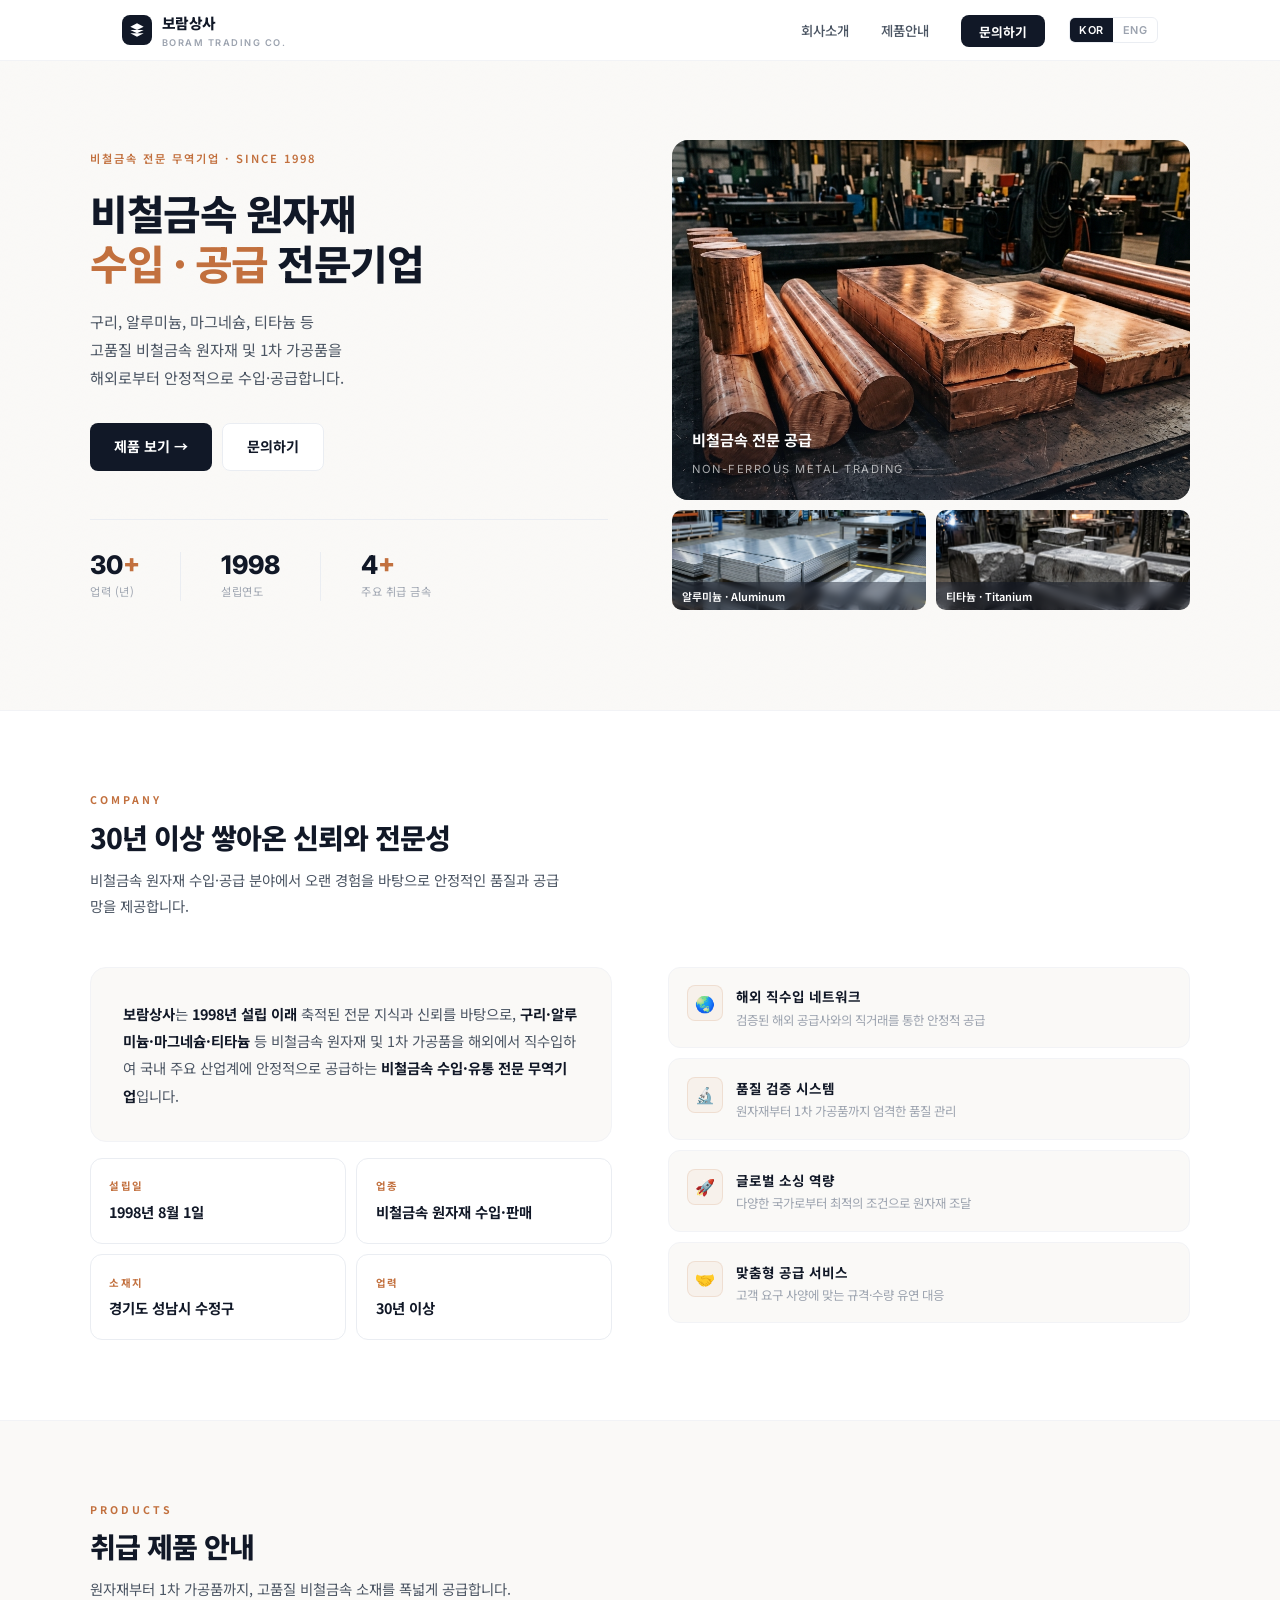
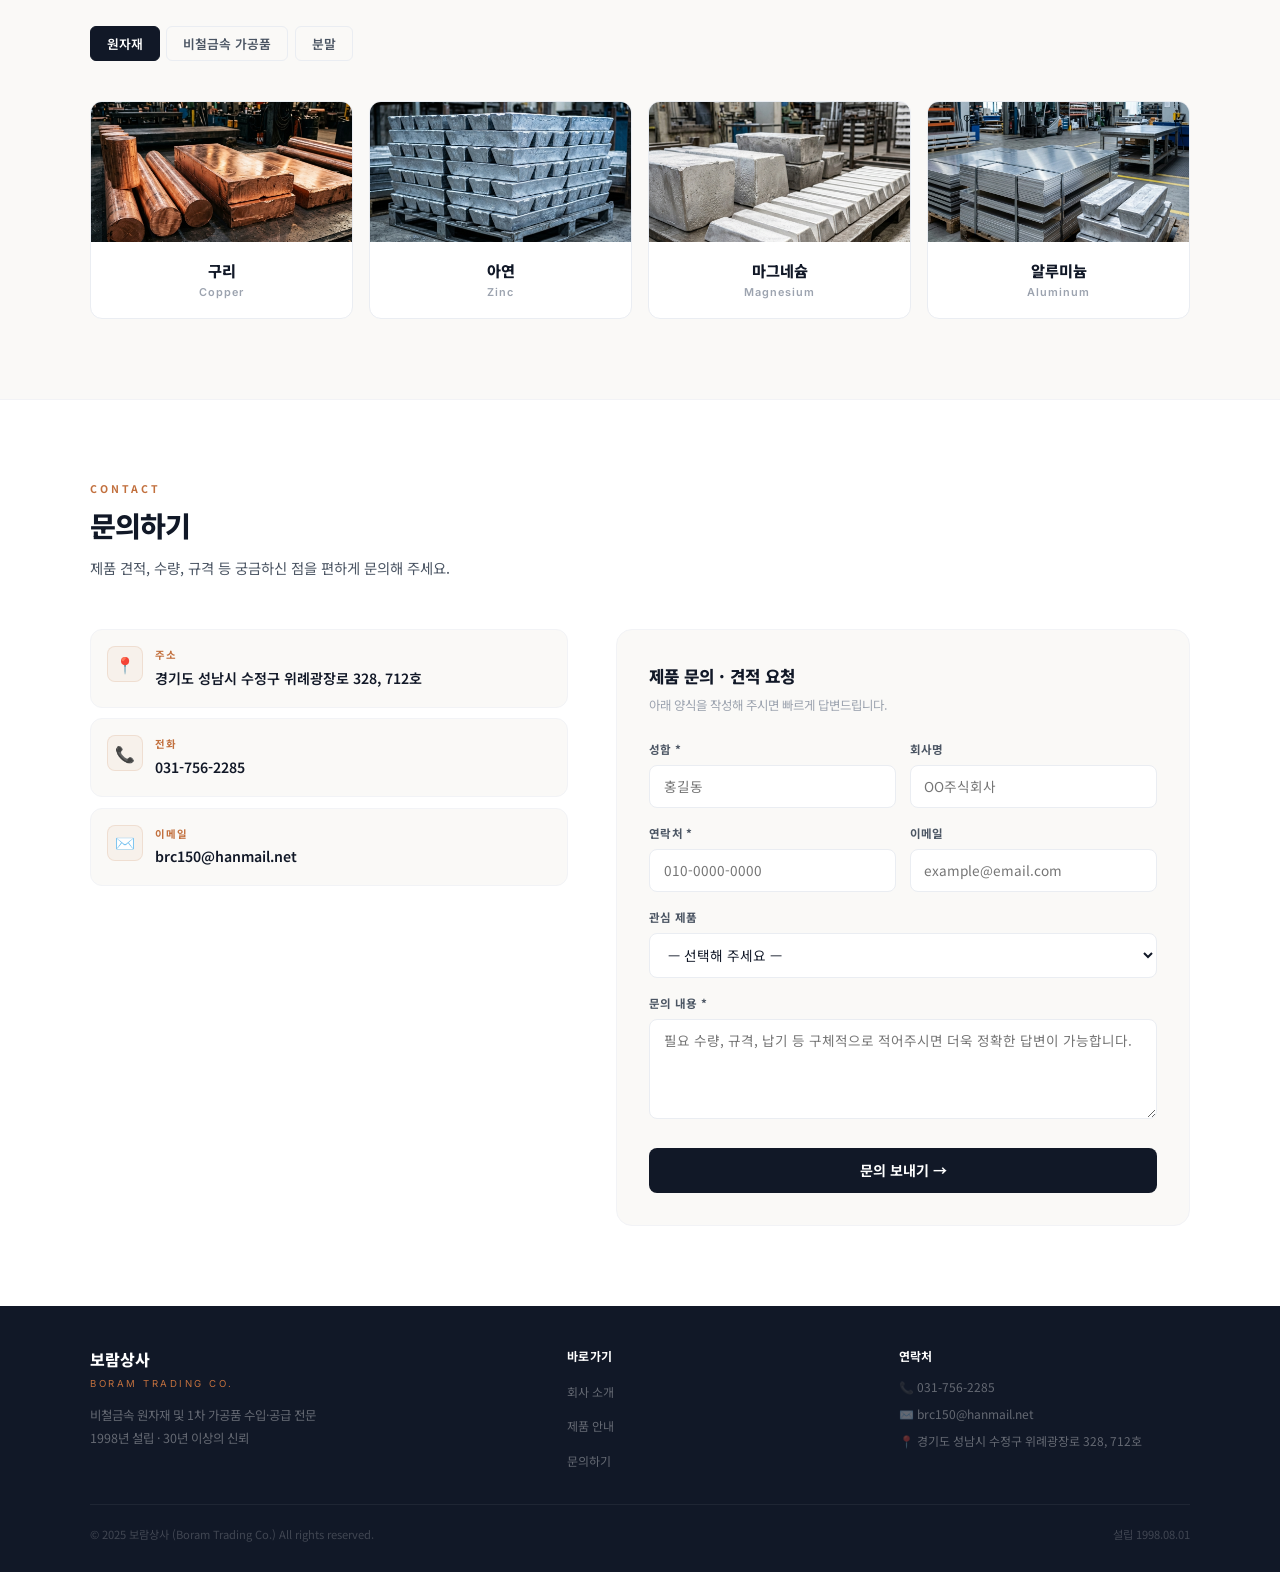
==== commit 8ac08e23: "Add files via upload" ====
--- a/index.html
+++ b/index.html
@@ -496,9 +496,7 @@
         <div class="reveal">
           <div class="about-text">
             <p>
-              <strong>보람상사</strong>는 <strong>1998년 8월 1일</strong> 설립된 비철금속 전문 무역기업입니다.<br /><br />
-              구리, 알루미늄, 마그네슘, 아연 등의 <strong>원자재</strong>와 무산소동 빌레트, 황동제품, 구리모합금 등의 <strong>1차 가공품</strong>을 해외에서 수입하여 국내 산업계에 공급합니다.<br /><br />
-              <strong>30년 이상</strong>의 업력을 바탕으로 안정적인 공급망과 신뢰 높은 파트너십을 구축해 왔습니다.
+              <strong>보람상사</strong>는 <strong>1998년 설립 이래</strong> 축적된 전문 지식과 신뢰를 바탕으로, <strong>구리·알루미늄·마그네슘·티타늄</strong> 등 비철금속 원자재 및 1차 가공품을 해외에서 직수입하여 국내 주요 산업계에 안정적으로 공급하는 <strong>비철금속 수입·유통 전문 무역기업</strong>입니다.
             </p>
           </div>
           <div class="kpi-row">
@@ -558,10 +556,10 @@
               <div class="alloy-sec">
                 <div class="alloy-lab">구리모합금 (Master Alloy)</div>
                 <div class="chips">
-                  <span class="chip">CuMg 50% <small>구리-마그네슘</small></span>
-                  <span class="chip">CuCr 10% <small>구리-크롬</small></span>
-                  <span class="chip">CuZr 10% <small>구리-지르코늄</small></span>
-                  <span class="chip">CuP 15% <small>구리-인</small></span>
+                  <span class="chip">CuMg 50% <small>마그네슘동</small></span>
+                  <span class="chip">CuCr 10% <small>크롬동</small></span>
+                  <span class="chip">CuZr 10% <small>지르코늄동</small></span>
+                  <span class="chip">CuP 15% <small>인동</small></span>
                 </div>
               </div>
             </div>
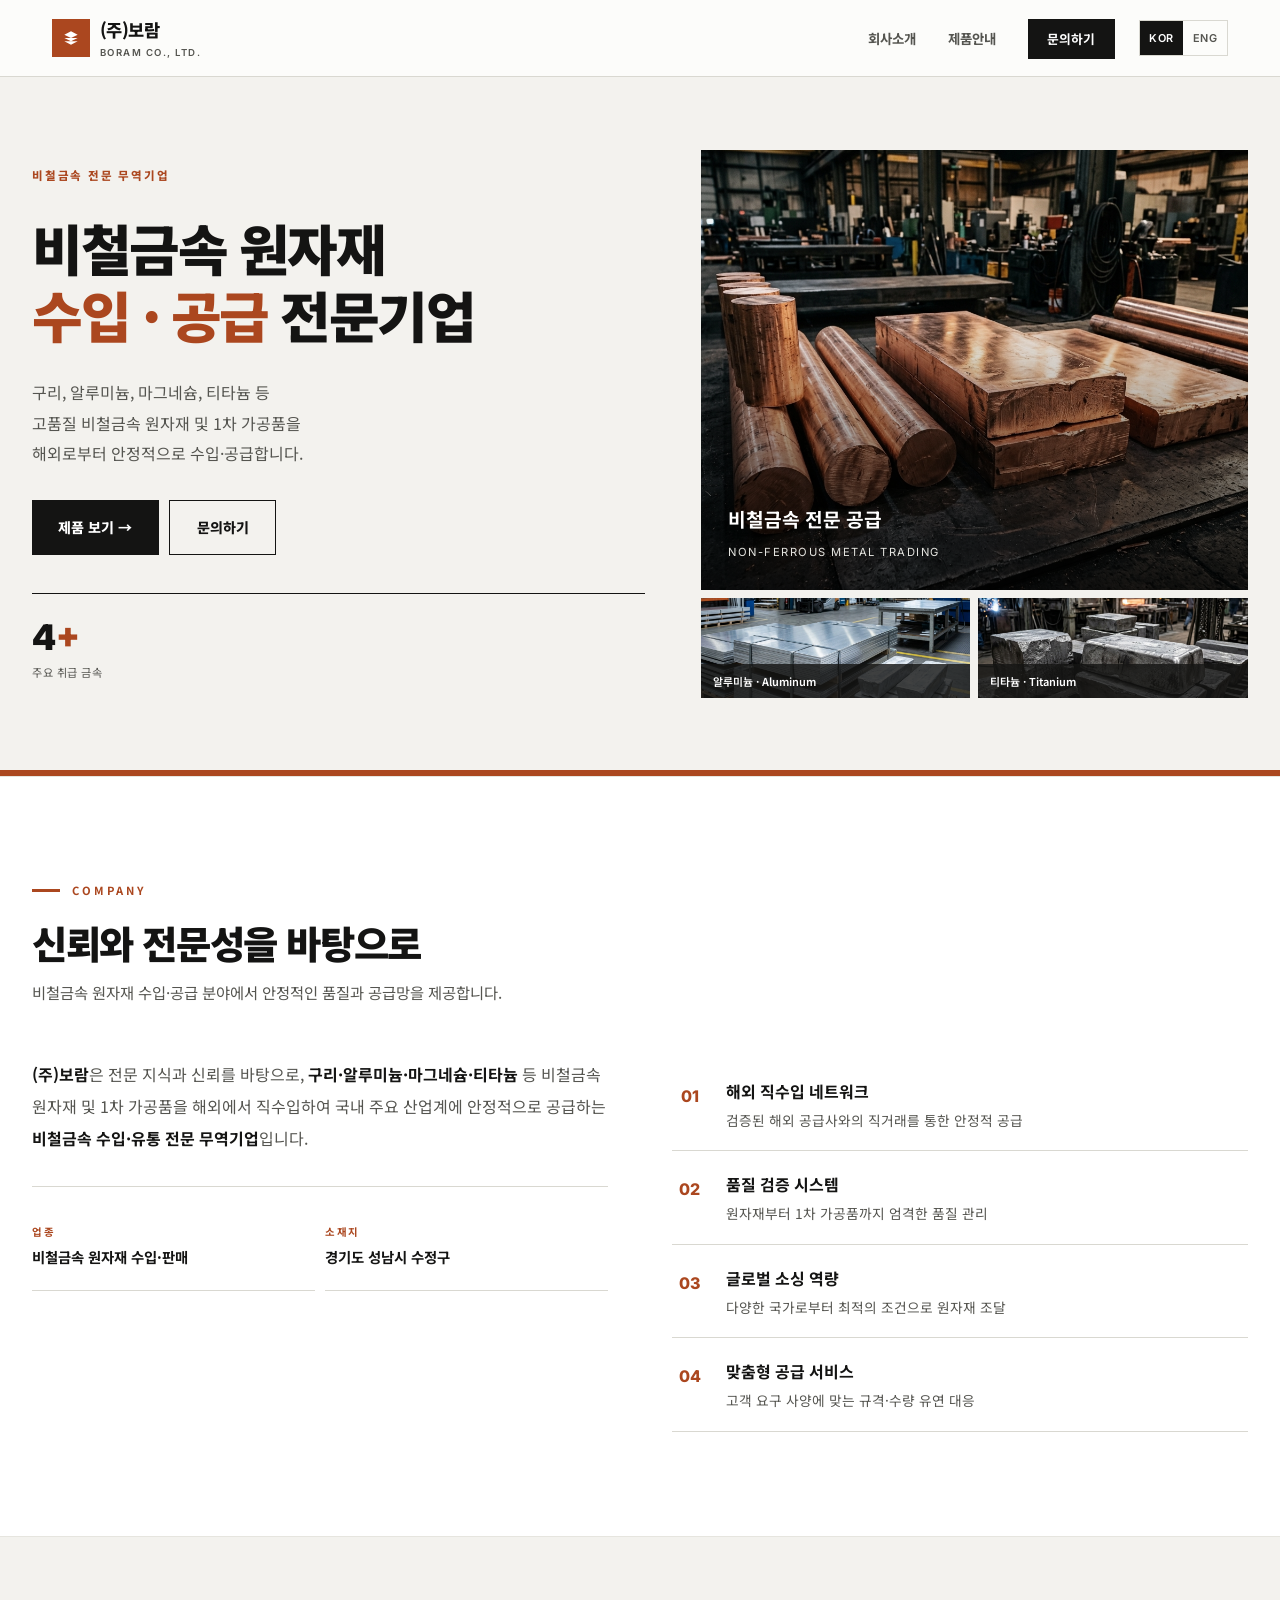
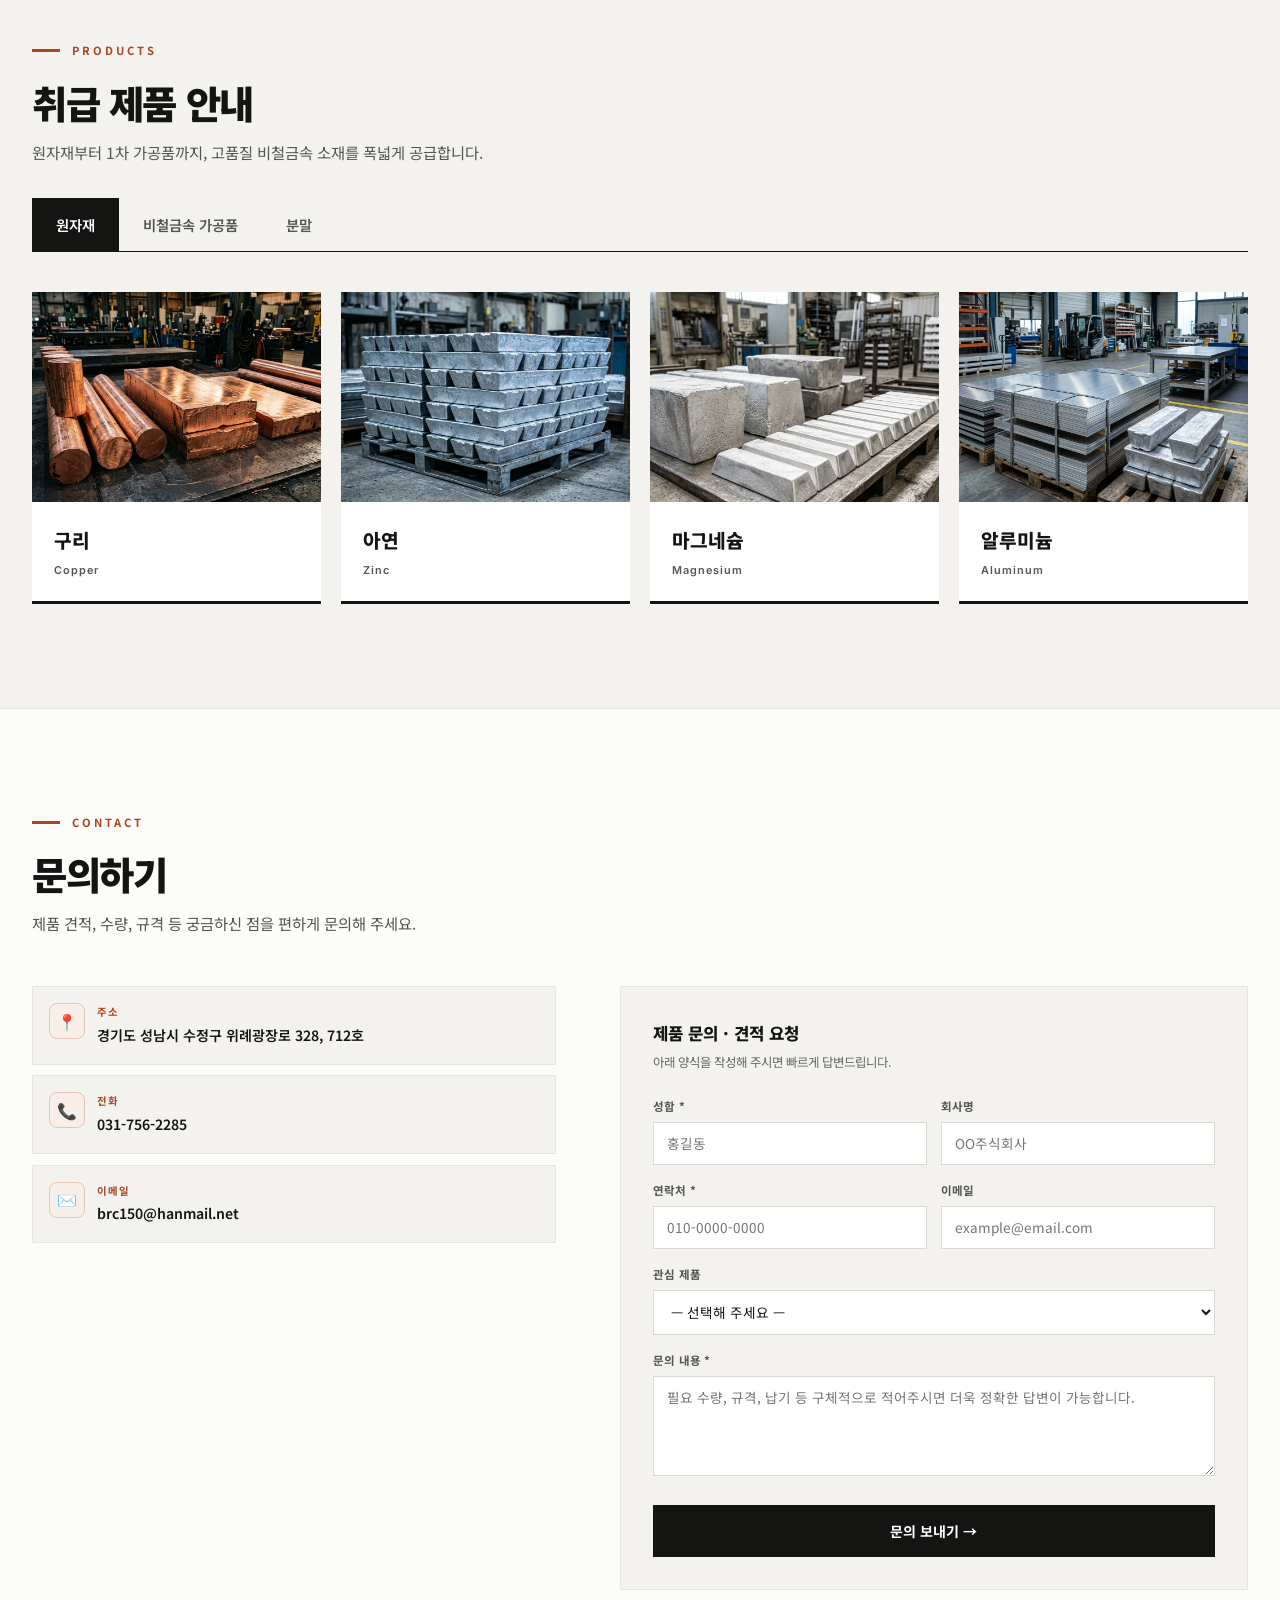
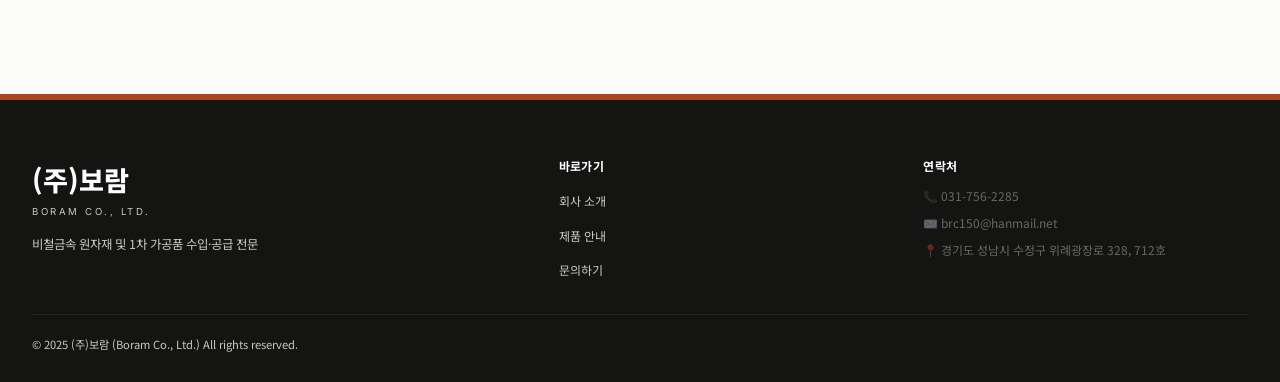
==== commit 17a62fe0: "Add files via upload" ====
--- a/index.html
+++ b/index.html
@@ -3,8 +3,8 @@
 <head>
   <meta charset="UTF-8" />
   <meta name="viewport" content="width=device-width, initial-scale=1.0" />
-  <title>보람상사 | 비철금속 원자재 수입 · 판매 전문</title>
-  <meta name="description" content="보람상사는 1998년 설립 이래 구리, 알루미늄, 마그네슘, 티타늄 등 비철금속 원자재 및 1차 가공품을 해외에서 수입·판매하는 전문 무역기업입니다." />
+  <title>(주)보람 | 비철금속 원자재 수입 · 판매 전문</title>
+  <meta name="description" content="(주)보람은 구리, 알루미늄, 마그네슘, 티타늄 등 비철금속 원자재 및 1차 가공품을 해외에서 수입·판매하는 전문 무역기업입니다." />
   <link rel="preconnect" href="https://fonts.googleapis.com" />
   <link rel="preconnect" href="https://fonts.gstatic.com" crossorigin />
   <link href="https://fonts.googleapis.com/css2?family=Inter:wght@300;400;500;600;700;800;900&family=Noto+Sans+KR:wght@300;400;500;600;700;800&display=swap" rel="stylesheet" />
@@ -408,6 +408,7 @@
       .fr { grid-template-columns:1fr; }
     }
   </style>
+  <link rel="stylesheet" href="design.css" />
 </head>
 <body>
 
@@ -419,8 +420,8 @@
           <svg viewBox="0 0 24 24"><path d="M12 2L2 7l10 5 10-5-10-5zM2 17l10 5 10-5M2 12l10 5 10-5"/></svg>
         </div>
         <div>
-          <div class="logo-name">보람상사</div>
-          <div class="logo-sub">Boram Trading Co.</div>
+          <div class="logo-name">(주)보람</div>
+          <div class="logo-sub">Boram Co., Ltd.</div>
         </div>
       </a>
       <div class="n-right">
@@ -444,7 +445,7 @@
   <section class="hero" id="top">
     <div class="hero-inner">
       <div>
-        <div class="hero-eyebrow">비철금속 전문 무역기업 · Since 1998</div>
+        <div class="hero-eyebrow">비철금속 전문 무역기업</div>
         <h1>비철금속 원자재<br /><em>수입 · 공급</em> 전문기업</h1>
         <p class="hero-desc">
           구리, 알루미늄, 마그네슘, 티타늄 등<br />
@@ -456,10 +457,6 @@
           <a href="#contact" class="btn btn-light">문의하기</a>
         </div>
         <div class="hero-stats">
-          <div><div class="st-num">30<b>+</b></div><div class="st-lab">업력 (년)</div></div>
-          <div style="width:1px;background:var(--border)"></div>
-          <div><div class="st-num">1998</div><div class="st-lab">설립연도</div></div>
-          <div style="width:1px;background:var(--border)"></div>
           <div><div class="st-num">4<b>+</b></div><div class="st-lab">주요 취급 금속</div></div>
         </div>
       </div>
@@ -489,21 +486,19 @@
   <section id="about">
     <div class="inner">
       <div class="tag">Company</div>
-      <h2 class="sec-title">30년 이상 쌓아온 신뢰와 전문성</h2>
-      <p class="sec-desc">비철금속 원자재 수입·공급 분야에서 오랜 경험을 바탕으로 안정적인 품질과 공급망을 제공합니다.</p>
+      <h2 class="sec-title">신뢰와 전문성을 바탕으로</h2>
+      <p class="sec-desc">비철금속 원자재 수입·공급 분야에서 안정적인 품질과 공급망을 제공합니다.</p>
 
       <div class="about-grid">
         <div class="reveal">
           <div class="about-text">
             <p>
-              <strong>보람상사</strong>는 <strong>1998년 설립 이래</strong> 축적된 전문 지식과 신뢰를 바탕으로, <strong>구리·알루미늄·마그네슘·티타늄</strong> 등 비철금속 원자재 및 1차 가공품을 해외에서 직수입하여 국내 주요 산업계에 안정적으로 공급하는 <strong>비철금속 수입·유통 전문 무역기업</strong>입니다.
+              <strong>(주)보람</strong>은 전문 지식과 신뢰를 바탕으로, <strong>구리·알루미늄·마그네슘·티타늄</strong> 등 비철금속 원자재 및 1차 가공품을 해외에서 직수입하여 국내 주요 산업계에 안정적으로 공급하는 <strong>비철금속 수입·유통 전문 무역기업</strong>입니다.
             </p>
           </div>
           <div class="kpi-row">
-            <div class="kpi"><div class="kpi-lab">설립일</div><div class="kpi-val">1998년 8월 1일</div></div>
             <div class="kpi"><div class="kpi-lab">업종</div><div class="kpi-val">비철금속 원자재 수입·판매</div></div>
             <div class="kpi"><div class="kpi-lab">소재지</div><div class="kpi-val">경기도 성남시 수정구</div></div>
-            <div class="kpi"><div class="kpi-lab">업력</div><div class="kpi-val">30년 이상</div></div>
           </div>
         </div>
         <div class="feat-list reveal">
@@ -647,9 +642,9 @@
   <footer>
     <div class="foot-inner">
       <div>
-        <div class="foot-name">보람상사</div>
-        <div class="foot-en">Boram Trading Co.</div>
-        <p class="foot-tag">비철금속 원자재 및 1차 가공품 수입·공급 전문<br />1998년 설립 · 30년 이상의 신뢰</p>
+        <div class="foot-name">(주)보람</div>
+        <div class="foot-en">Boram Co., Ltd.</div>
+        <p class="foot-tag">비철금속 원자재 및 1차 가공품 수입·공급 전문</p>
       </div>
       <div>
         <div class="foot-col-t">바로가기</div>
@@ -661,8 +656,7 @@
       </div>
     </div>
     <div class="foot-bot">
-      <span>© 2025 보람상사 (Boram Trading Co.) All rights reserved.</span>
-      <span>설립 1998.08.01</span>
+      <span>© 2025 (주)보람 (Boram Co., Ltd.) All rights reserved.</span>
     </div>
   </footer>
 
--- a/design.css
+++ b/design.css
@@ -0,0 +1,49 @@
+/* Boram: bold typography, quiet surfaces, copper accents. */
+:root{--ink:#141413;--ink-mid:#555550;--ink-soft:#686862;--bg-warm:#f3f2ee;--border:#d9d8d1;--border-lt:#e6e5df;--accent:#ab471f;--accent-hover:#873717;--accent-bg:#f8eee8;--accent-bdr:#e6c4b4;--radius:0px;--radius-lg:0px}
+body{background:#fcfcfa}section{scroll-margin-top:84px;padding:104px 2rem}
+.inner,.n-inner,.hero-inner,.foot-inner,.foot-bot{max-width:1240px}
+nav{background:rgba(252,252,250,.96);border-bottom:1px solid var(--border)}
+.n-inner{height:76px}.logo-mark{width:38px;height:38px;border-radius:0;background:var(--accent)}
+.logo-name{font-size:1.1rem}.logo-sub{color:var(--ink-mid);font-size:.6rem}
+.n-links a{font-weight:700}.n-cta,.lang,.btn,.tab,.thumb,.nf-badge,.chip,.feat-ico,.f-btn{border-radius:0}
+.n-cta{padding:.65rem 1.2rem}.lang button{min-height:34px;color:var(--ink-mid)}
+.hero{padding:150px 2rem 78px;background:var(--bg-warm)}
+.hero::before{display:none}.hero::after{top:auto;bottom:0;left:0;transform:none;width:100%;height:6px;background:var(--accent)}
+.hero-inner{grid-template-columns:1.12fr 1fr;gap:3.5rem;align-items:center}
+.hero-eyebrow{font-size:.72rem;font-weight:800;letter-spacing:1.8px;margin-bottom:1.8rem}
+h1{font-size:clamp(2.7rem,4.3vw,4.1rem);line-height:1.22;letter-spacing:-2.5px;font-weight:900;margin-bottom:1.8rem;word-break:keep-all}
+html[lang=en] h1{font-size:clamp(2.6rem,4vw,3.85rem);line-height:1.08;letter-spacing:-2px}
+.hero-desc{font-size:1rem;line-height:1.9;max-width:490px}
+.btn{min-height:52px;padding:.9rem 1.65rem;font-weight:800}.btn-dark:hover{background:var(--accent);opacity:1}
+.btn-light{background:transparent;border-color:var(--ink)}.hero-btns{flex-wrap:wrap}
+.hero-stats{gap:2rem;margin-top:2.4rem;padding-top:1.6rem;border-top:1px solid var(--ink)}
+.st-num{font-size:2.2rem;font-weight:900}.st-lab{margin-top:.5rem;color:var(--ink-mid)}
+.hero-img-main{height:440px;border-radius:0}.hero-img-main img{filter:saturate(.82);object-position:center}
+.hero-img-main::after{background:linear-gradient(0deg,rgba(0,0,0,.76),transparent 65%)}
+.hero-img-cap{bottom:1.7rem;left:1.7rem}.hero-img-cap strong{font-size:1.2rem}.hero-img-cap span{color:#e5e5e0}
+.hero-thumbs{gap:8px;margin-top:8px}.thumb{height:100px}.thumb-label{background:rgba(20,20,19,.8);backdrop-filter:none;padding:.5rem .75rem}
+.tag{font-size:.7rem;letter-spacing:3px;display:flex;align-items:center;gap:12px;margin-bottom:1.1rem}
+.tag::before{content:'';width:28px;height:3px;background:var(--accent)}
+.sec-title{font-size:clamp(1.8rem,3vw,2.8rem);line-height:1.3;font-weight:900;letter-spacing:-1.4px}
+.sec-desc{font-size:.96rem;max-width:600px}.about-grid{gap:4rem;margin-top:3.2rem}
+.about-text{padding:0 0 2rem;background:transparent;border:0;border-bottom:1px solid var(--border)}
+.about-text p{font-size:1rem;line-height:2}.kpi{border:0;border-bottom:1px solid var(--border);padding:1.25rem 0;background:transparent}
+.feat{border:0;border-bottom:1px solid var(--border);background:transparent;padding:1.25rem 0;gap:1.2rem}
+.feat:hover{transform:none;border-color:var(--accent)}.feat-list{gap:0;counter-reset:feature}
+.feat-ico{font-size:0;background:transparent;border:0;width:35px;counter-increment:feature}
+.feat-ico::after{content:'0' counter(feature);font:800 1rem 'Inter',sans-serif;color:var(--accent)}
+.feat-t{font-size:1rem}.feat-d{font-size:.86rem;color:var(--ink-mid);margin-top:.3rem}
+#products{background:var(--bg-warm)}.tabs{gap:0;border-bottom:1px solid var(--ink);flex-wrap:wrap;margin-top:2rem}
+.tab{border:0;padding:1rem 1.5rem;font-size:.9rem}.tab.active{background:var(--ink)}
+.raw-g,.nf-g{gap:20px}.raw-c,.nf-c{border:0;border-bottom:3px solid var(--ink);box-shadow:none}
+.raw-c:hover,.nf-c:hover{box-shadow:none;border-color:var(--accent);transform:translateY(-4px)}
+.raw-c-img{height:210px}.raw-c-body{text-align:left;padding:1.35rem}.raw-c-name{font-size:1.2rem}.raw-c-en{margin-top:.25rem;color:var(--ink-mid)}
+.nf-c-img{height:225px}.nf-name{font-size:1.1rem}.nf-body{padding:1.5rem}
+.chip{color:var(--accent);border-color:var(--accent-bdr)}
+#contact{background:#fcfcfa}.contact-g{gap:4rem}.fi,.fs,.ft{border-radius:0}.f-btn{background:var(--ink);min-height:52px}.f-btn:hover{background:var(--accent)}
+footer{background:var(--ink);border-top:6px solid var(--accent);padding-top:3.5rem}.foot-name{font-size:1.7rem}.foot-en,.foot-tag,.foot-info,.foot-links a,.foot-bot{color:#c9c9c1}
+a:focus-visible,button:focus-visible,input:focus-visible,select:focus-visible,textarea:focus-visible{outline:3px solid var(--accent);outline-offset:4px}
+@media(max-width:1100px){.hero-inner{gap:2rem}h1{font-size:3.1rem}.hero-img-main{height:420px}.hero-stats{gap:1.2rem}}
+@media(max-width:960px){.hero-inner{grid-template-columns:1fr}.hero-vis{display:block;max-width:700px;width:100%;margin-top:1rem}.hero-img-main{height:380px}.hero-thumbs{display:none}h1{font-size:clamp(2.8rem,6vw,4rem)}.about-grid,.contact-g{gap:2.5rem}.n-links{gap:1.25rem}.raw-c-img{height:220px}}
+@media(max-width:600px){section{padding:64px 1.25rem}.n-inner{height:68px;padding:0 1.25rem}.n-right{gap:.8rem}.logo-name{font-size:.95rem}.logo-sub{font-size:.5rem;letter-spacing:1px}.logo-mark{width:30px;height:34px}.lang button{padding:.3rem .45rem}.hero{padding:118px 1.25rem 50px}.hero-inner{gap:1.7rem}h1{font-size:clamp(2.15rem,8.7vw,3rem);letter-spacing:-1.5px}html[lang=en] h1{font-size:clamp(2.1rem,8vw,3rem);letter-spacing:-1.2px}.hero-eyebrow{font-size:.63rem;letter-spacing:1px}.hero-desc{font-size:.9rem}.hero-stats{gap:1rem;justify-content:space-between}.st-num{font-size:1.85rem}.hero-img-main{height:280px}.hero-img-cap{left:1.2rem;bottom:1.2rem}.n-links.open{top:68px;background:#fcfcfa}.raw-g{gap:12px}.raw-c-img{height:150px}.raw-c-body{padding:1rem}.raw-c-name{font-size:1rem}.tab{padding:.85rem .75rem;font-size:.8rem}.sec-title{font-size:1.85rem}.btn{padding:.8rem 1.2rem}.contact-g{gap:2rem}footer{padding:2.5rem 1.25rem 1.5rem}}
+@media(prefers-reduced-motion:reduce){html{scroll-behavior:auto}*,*::before,*::after{animation:none!important;transition:none!important}.reveal{opacity:1;transform:none}}
